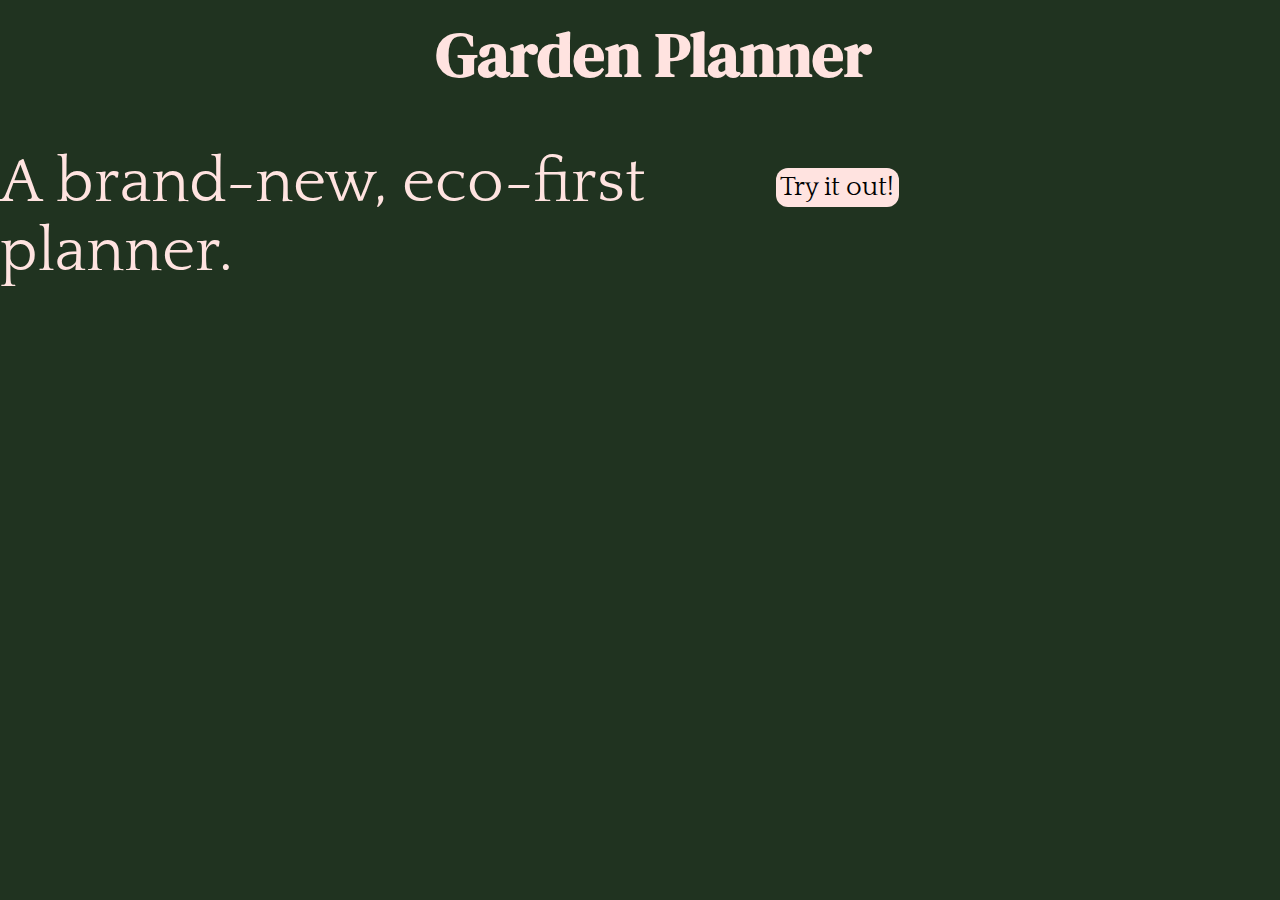
==== index.html @ c52af1ca "added main site added some prototype frontend added new functionality please use current colorscheme" ====
<!DOCTYPE html>
<html lang="en">
<head>
    <meta charset="UTF-8">
    <meta name="viewport" content="width=device-width, initial-scale=1.0">
    <title>Garden Planner</title>
    <link rel="stylesheet" href="style.css">
    <link rel="preconnect" href="https://fonts.googleapis.com">
    <link rel="preconnect" href="https://fonts.gstatic.com" crossorigin>
    <link href="https://fonts.googleapis.com/css2?family=DM+Serif+Display:ital@0;1&display=swap" rel="stylesheet">
    <link href="https://fonts.googleapis.com/css2?family=DM+Serif+Display:ital@0;1&family=Quattrocento:wght@400;700&display=swap" rel="stylesheet">
</head>
<body>
    <div id="splash-screen">
        <div id="topbar">
            <h1 style="justify-items: top;">&nbsp;&nbsp;Garden Planner</h1>
        </div>
        <div id="splash-desc">
            <span >A brand-new, eco-first planner.</span><br>
            
        </div>
        <div id="actions">
            <!-- <button>Learn more</button><br>
            <button>Try it out!</button> -->
            <a style="font-size: 3dvh; background-color: #FFE3E0; border-radius: 12px; height: fit-content;margin-top: 2.2dvh; text-decoration: none; color:black; padding: .5dvh; text-align: center;" href="3d-view/gpt-planner.html">Try it out!</a>
        </div>
    </div>
    <!-- <br>-->
    <div id="content">
    </div> 
    <script src="script.js"></script>
</body>
</html>
---- style.css ----
body{
    margin: 0; 
    padding:0;
}

#splash-screen{
    height:100dvh; 
    background-color: #203320; 
    display: grid; 
    gap: 1dvw;
    grid-template-columns: 19.2vw 19.2vw 19.2vw 19.2vw 19.2vw;
    grid-template-rows: 15dvh 42.5dvh 42.5vh;
    /* padding: 1dvw; */
}

#topbar{
    grid-column: 1/-1;
    font-family: 'DM Serif Display';
    font-size: 3.5dvh;
    color: #FFE3E0;
    margin-top: -3.5dvh;
    text-align: center;
}

#splash-desc{
    grid-column: 1/4;
    font-family: "Quattrocento";
    color: #FFE3E0;
    font-size: 7dvh;
    word-break:break-word;
}

#actions{
    grid-column: 4/6;
    font-family: "Quattrocento";
    /* display:grid;
    grid-template-rows: 49% 49%; */
    /* gap: 1dvw */
    display: flex;
    flex-wrap: wrap;
    justify-content: space-between;
}

#content{
    width: 92dvw;
    display:none;
}
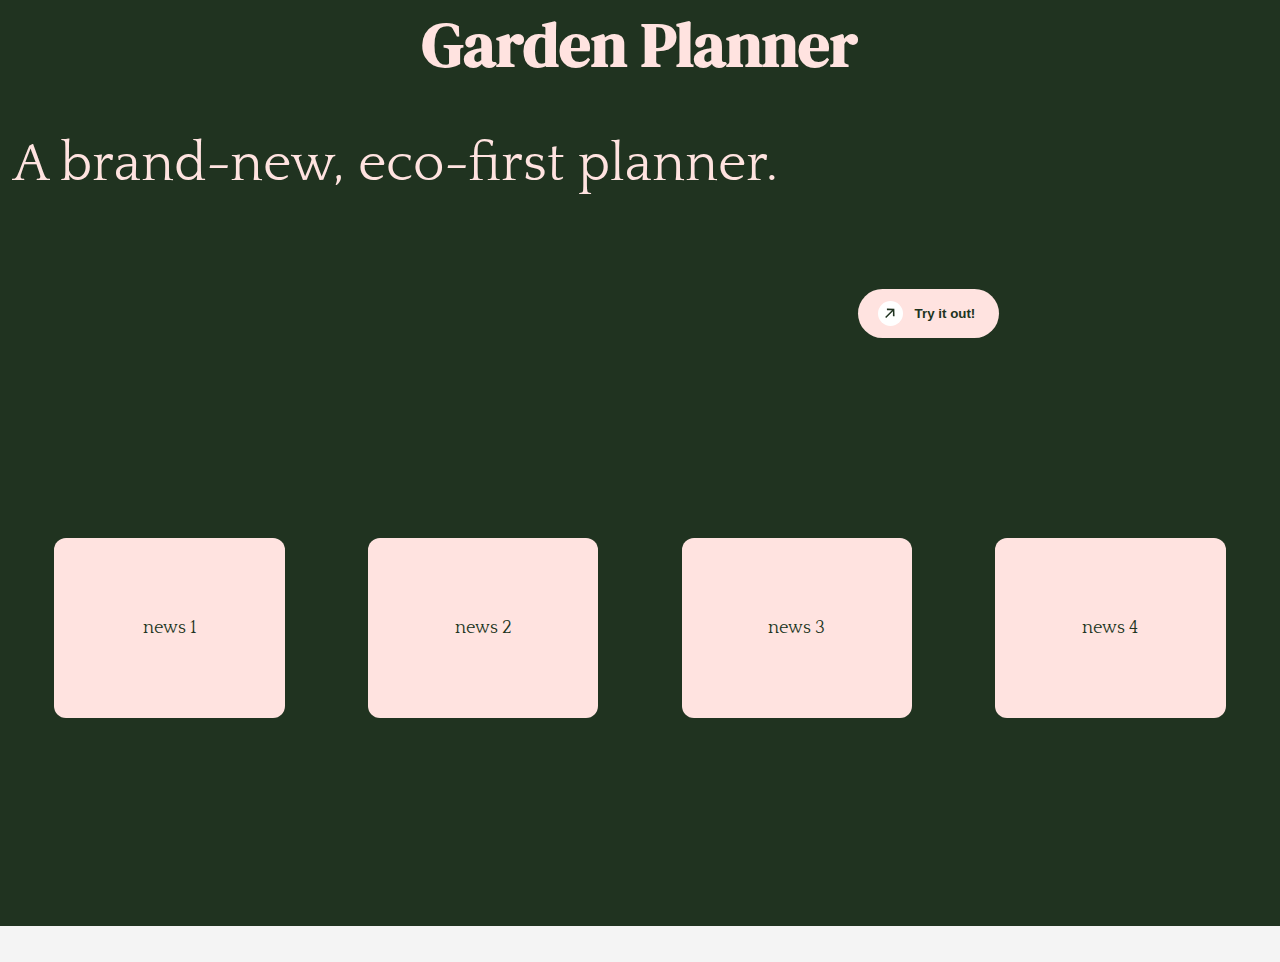
==== commit f9c055c4: "index changes, changes needed trzeba dodac: responsywnosc dla przycisku infocard poprawic uatrakcyjn" ====
--- a/index.html
+++ b/index.html
@@ -13,21 +13,54 @@
 <body>
     <div id="splash-screen">
         <div id="topbar">
-            <h1 style="justify-items: top;">&nbsp;&nbsp;Garden Planner</h1>
+            <h1>Garden Planner</h1>
         </div>
         <div id="splash-desc">
-            <span >A brand-new, eco-first planner.</span><br>
-            
+            <span>A brand-new, eco-first planner.</span>
         </div>
         <div id="actions">
-            <!-- <button>Learn more</button><br>
-            <button>Try it out!</button> -->
-            <a style="font-size: 3dvh; background-color: #FFE3E0; border-radius: 12px; height: fit-content;margin-top: 2.2dvh; text-decoration: none; color:black; padding: .5dvh; text-align: center;" href="3d-view/gpt-planner.html">Try it out!</a>
+            <!-- <a href="3d-view/gpt-planner.html" class="try-button">Try it out!</a> -->
+            <button href="3d-view/gpt-planner.html" class="button" id="trybtn" style="--clr: #FFE3E0">
+                <span class="button__icon-wrapper">
+                  <svg
+                    viewBox="0 0 14 15"
+                    fill="none"
+                    xmlns="http://www.w3.org/2000/svg"
+                    class="button__icon-svg"
+                    width="10">
+                    <path
+                      d="M13.376 11.552l-.264-10.44-10.44-.24.024 2.28 6.96-.048L.2 12.56l1.488 1.488 9.432-9.432-.048 6.912 2.304.024z"
+                      fill="#203320">
+                    </path>
+                  </svg>
+              
+                  <svg
+                    viewBox="0 0 14 15"
+                    fill="none"
+                    width="10"
+                    xmlns="http://www.w3.org/2000/svg"
+                    class="button__icon-svg button__icon-svg--copy">
+                    <path
+                      d="M13.376 11.552l-.264-10.44-10.44-.24.024 2.28 6.96-.048L.2 12.56l1.488 1.488 9.432-9.432-.048 6.912 2.304.024z"
+                      fill="#203320">
+                    </path>
+                  </svg>
+                </span>
+                Try it out!
+              </button>
+        </div>
+        <div id="news-section">
+            <div class="news-card">news 1</div>
+            <div class="news-card">news 2</div>
+            <div class="news-card">news 3</div>
+            <div class="news-card">news 4</div>
         </div>
     </div>
-    <!-- <br>-->
+    
     <div id="content">
+        <!-- Content goes here -->
     </div> 
+
     <script src="script.js"></script>
 </body>
-</html>+</html>
--- a/style.css
+++ b/style.css
@@ -1,50 +1,130 @@
-body{
+body {
     margin: 0; 
-    padding:0;
+    padding: 0;
+    font-family: 'Quattrocento', serif;
+    overflow-x: hidden;
 }
 
-#splash-screen{
-    height:100dvh; 
-    background-color: #203320; 
-    display: grid; 
-    gap: 1dvw;
-    grid-template-columns: 19.2vw 19.2vw 19.2vw 19.2vw 19.2vw;
-    grid-template-rows: 15dvh 42.5dvh 42.5vh;
-    /* padding: 1dvw; */
+#splash-screen {
+    height: 100vh;
+    background-color: #203320;
+    display: grid;
+    gap: 1vw;
+    grid-template-columns: 1fr 1fr 1fr;
+    grid-template-rows: 12vh 40vh 25vh 20vh;
+    padding: 1vw;
 }
 
-#topbar{
-    grid-column: 1/-1;
-    font-family: 'DM Serif Display';
-    font-size: 3.5dvh;
+#topbar {
+    grid-column: 1 / -1;
+    font-family: 'DM Serif Display', serif;
+    font-size: 3.5vh;
     color: #FFE3E0;
-    margin-top: -3.5dvh;
     text-align: center;
+    margin-top: -6vh; /* Adjusted to move title closer to top */
 }
 
-#splash-desc{
-    grid-column: 1/4;
-    font-family: "Quattrocento";
+#splash-desc {
+    grid-column: 1 / 3;
+    font-size: 6vh;
     color: #FFE3E0;
-    font-size: 7dvh;
-    word-break:break-word;
+    word-break: break-word;
 }
 
-#actions{
-    grid-column: 4/6;
-    font-family: "Quattrocento";
-    /* display:grid;
-    grid-template-rows: 49% 49%; */
-    /* gap: 1dvw */
+#actions {
+    grid-column: 3 / -1;
     display: flex;
-    flex-wrap: wrap;
-    justify-content: space-between;
+    align-items: center;
+    justify-content: flex-start;
 }
 
-#content{
-    width: 92dvw;
-    display:none;
+/* From Uiverse.io by Creatlydev */ 
+.button {
+    line-height: 1;
+    text-decoration: none;
+    display: inline-flex;
+    border: none;
+    cursor: pointer;
+    align-items: center;
+    gap: 0.75rem;
+    background-color: var(--clr);
+    color: #203320;
+    border-radius: 10rem;
+    font-weight: 600;
+    padding: 0.75rem 1.5rem;
+    padding-left: 20px;
+    white-space: nowrap;
+    overflow: hidden;
+    text-overflow: ellipsis;
+    transition: background-color 0.3s;
+  }
+  
+  .button__icon-wrapper {
+    flex-shrink: 0;
+    width: 25px;
+    height: 25px;
+    position: relative;
+    color: var(--clr);
+    background-color: #fff;
+    border-radius: 50%;
+    display: grid;
+    place-items: center;
+    overflow: hidden;
+  }
+  
+  .button:hover {
+    background-color: #2c2c2c;
+    color: #fff
+  }
+  
+  .button:hover .button__icon-wrapper {
+    color: #000;
+  }
+  
+  .button__icon-svg--copy {
+    position: absolute;
+    transform: translate(-150%, 150%);
+  }
+  
+  .button:hover .button__icon-svg:first-child {
+    transition: transform 0.3s ease-in-out;
+    transform: translate(150%, -150%);
+  }
+  
+  .button:hover .button__icon-svg--copy {
+    transition: transform 0.3s ease-in-out 0.1s;
+    transform: translate(0);
+  }
+  
+
+/* News section styling */
+#news-section {
+    grid-column: 1 / -1;
+    display: flex;
+    justify-content: space-around;
+    align-items: center;
+    padding-top: 2vh;
 }
 
-   
-   +.news-card {
+    width: 18vw;
+    height: 20vh;
+    background-color: #FFE3E0;
+    color: #203320;
+    border-radius: 12px;
+    display: flex;
+    align-items: center;
+    justify-content: center;
+    font-size: 2vh;
+    font-family: 'Quattrocento', serif;
+    text-align: center;
+    margin: 0 0.5vw; /* Reduced margin between cards */
+}
+
+#content {
+    width: 100%;
+    height: auto;
+    padding: 2vh 4vw;
+    background-color: #f4f4f4;
+    display: block;
+}
